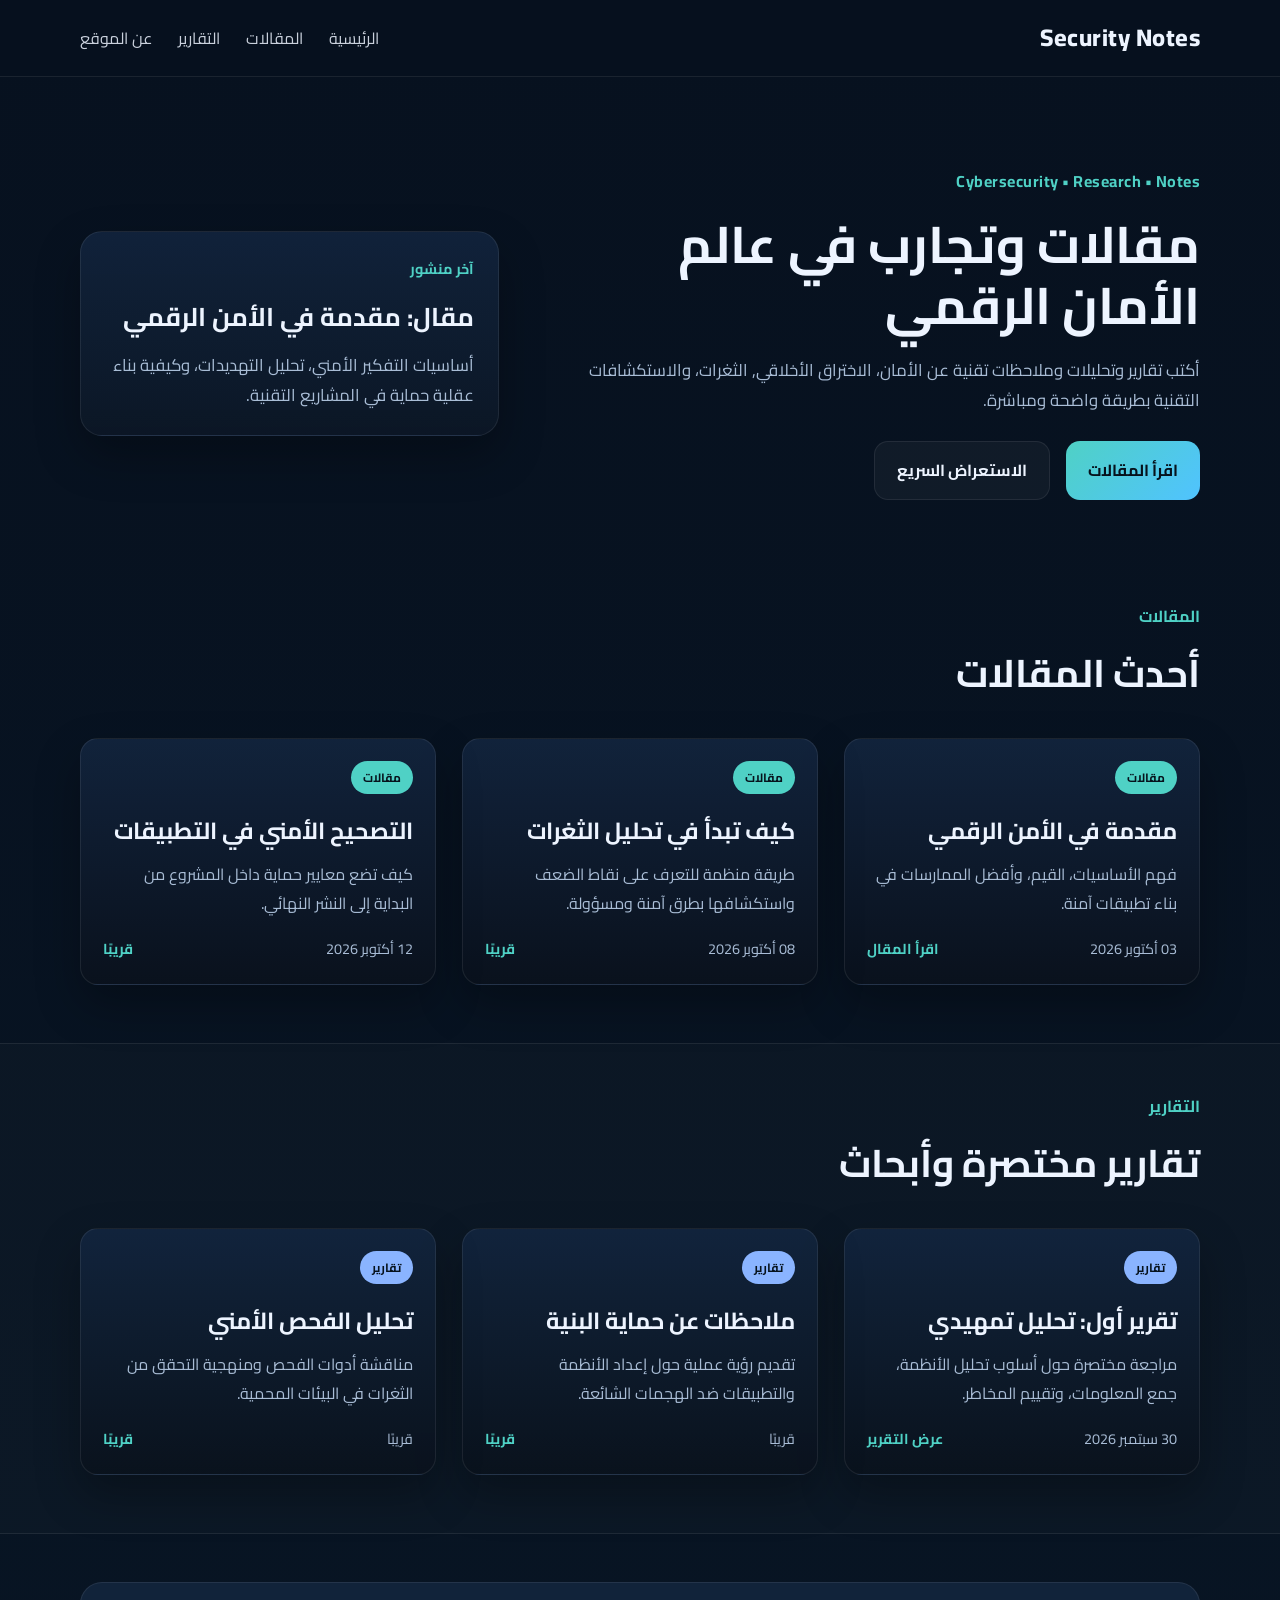
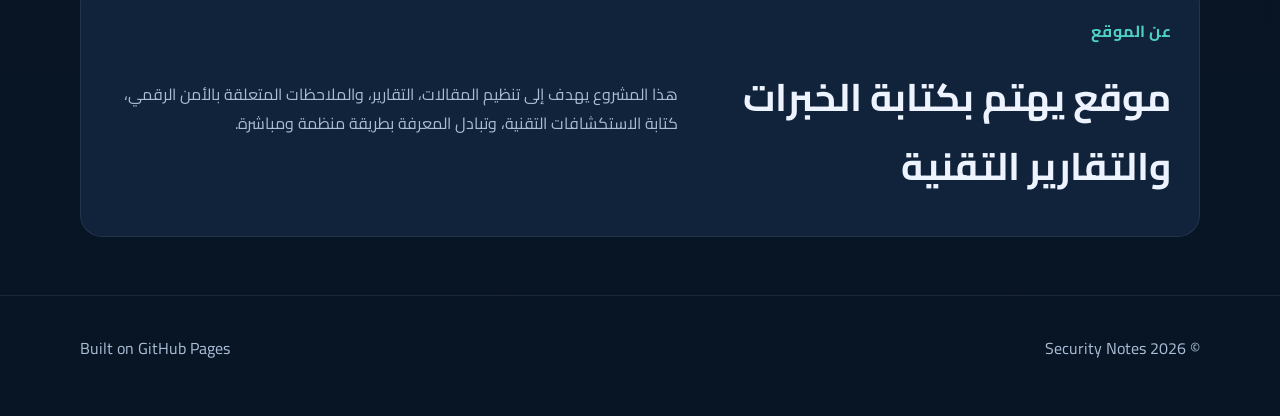
==== index.html @ 3910b341 "Initialize GitHub Pages website for articles and security reports." ====
<!DOCTYPE html>
<html lang="ar" dir="rtl">
  <head>
    <meta charset="UTF-8" />
    <meta name="viewport" content="width=device-width, initial-scale=1.0" />
    <meta
      name="description"
      content="موقع مقالات وتقارير أمنية - Security Notes"
    />
    <title>Security Notes</title>
    <link rel="preconnect" href="https://fonts.googleapis.com" />
    <link rel="preconnect" href="https://fonts.gstatic.com" crossorigin />
    <link href="https://fonts.googleapis.com/css2?family=Cairo:wght@400;600;700;800&display=swap" rel="stylesheet" />
    <link rel="stylesheet" href="styles.css" />
  </head>
  <body>
    <header class="site-header">
      <div class="container nav">
        <div class="brand">Security Notes</div>
        <nav class="nav-links">
          <a href="#home">الرئيسية</a>
          <a href="#articles">المقالات</a>
          <a href="#reports">التقارير</a>
          <a href="#about">عن الموقع</a>
        </nav>
      </div>
    </header>

    <main id="home">
      <section class="hero">
        <div class="container hero-content">
          <div class="hero-text">
            <span class="eyebrow">Cybersecurity • Research • Notes</span>
            <h1>مقالات وتجارب في عالم الأمان الرقمي</h1>
            <p>
              أكتب تقارير وتحليلات وملاحظات تقنية عن الأمان، الاختراق الأخلاقي,
              الثغرات، والاستكشافات التقنية بطريقة واضحة ومباشرة.
            </p>
            <div class="cta-row">
              <a href="#articles" class="btn primary">اقرأ المقالات</a>
              <a href="#reports" class="btn secondary">الاستعراض السريع</a>
            </div>
          </div>
          <div class="hero-panel">
            <div class="panel-box">
              <p class="meta">آخر منشور</p>
              <h3>مقال: مقدمة في الأمن الرقمي</h3>
              <p>
                أساسيات التفكير الأمني، تحليل التهديدات، وكيفية بناء عقلية
                حماية في المشاريع التقنية.
              </p>
            </div>
          </div>
        </div>
      </section>

      <section id="articles" class="section">
        <div class="container">
          <div class="section-title">
            <span>المقالات</span>
            <h2>أحدث المقالات</h2>
          </div>

          <div class="card-grid">
            <article class="post-card">
              <span class="tag">مقالات</span>
              <h3>مقدمة في الأمن الرقمي</h3>
              <p>
                فهم الأساسيات، القيم، وأفضل الممارسات في بناء تطبيقات آمنة.
              </p>
              <div class="meta-row">
                <span>03 أكتوبر 2026</span>
                <a href="articles/first-article.html">اقرأ المقال</a>
              </div>
            </article>

            <article class="post-card">
              <span class="tag">مقالات</span>
              <h3>كيف تبدأ في تحليل الثغرات</h3>
              <p>
                طريقة منظمة للتعرف على نقاط الضعف واستكشافها بطرق آمنة ومسؤولة.
              </p>
              <div class="meta-row">
                <span>08 أكتوبر 2026</span>
                <a href="#">قريبًا</a>
              </div>
            </article>

            <article class="post-card">
              <span class="tag">مقالات</span>
              <h3>التصحيح الأمني في التطبيقات</h3>
              <p>
                كيف تضع معايير حماية داخل المشروع من البداية إلى النشر النهائي.
              </p>
              <div class="meta-row">
                <span>12 أكتوبر 2026</span>
                <a href="#">قريبًا</a>
              </div>
            </article>
          </div>
        </div>
      </section>

      <section id="reports" class="section alt">
        <div class="container">
          <div class="section-title">
            <span>التقارير</span>
            <h2>تقارير مختصرة وأبحاث</h2>
          </div>

          <div class="card-grid">
            <article class="post-card">
              <span class="tag report">تقارير</span>
              <h3>تقرير أول: تحليل تمهيدي</h3>
              <p>
                مراجعة مختصرة حول أسلوب تحليل الأنظمة، جمع المعلومات، وتقييم المخاطر.
              </p>
              <div class="meta-row">
                <span>30 سبتمبر 2026</span>
                <a href="reports/security-report-01.html">عرض التقرير</a>
              </div>
            </article>

            <article class="post-card">
              <span class="tag report">تقارير</span>
              <h3>ملاحظات عن حماية البنية</h3>
              <p>
                تقديم رؤية عملية حول إعداد الأنظمة والتطبيقات ضد الهجمات الشائعة.
              </p>
              <div class="meta-row">
                <span>قريبًا</span>
                <a href="#">قريبًا</a>
              </div>
            </article>

            <article class="post-card">
              <span class="tag report">تقارير</span>
              <h3>تحليل الفحص الأمني</h3>
              <p>
                مناقشة أدوات الفحص ومنهجية التحقق من الثغرات في البيئات المحمية.
              </p>
              <div class="meta-row">
                <span>قريبًا</span>
                <a href="#">قريبًا</a>
              </div>
            </article>
          </div>
        </div>
      </section>

      <section id="about" class="section about">
        <div class="container about-box">
          <div>
            <span class="eyebrow">عن الموقع</span>
            <h2>موقع يهتم بكتابة الخبرات والتقارير التقنية</h2>
          </div>
          <p>
            هذا المشروع يهدف إلى تنظيم المقالات، التقارير، والملاحظات المتعلقة
            بالأمن الرقمي، كتابة الاستكشافات التقنية، وتبادل المعرفة بطريقة
            منظمة ومباشرة.
          </p>
        </div>
      </section>
    </main>

    <footer class="site-footer">
      <div class="container footer-inner">
        <p>© 2026 Security Notes</p>
        <p>Built on GitHub Pages</p>
      </div>
    </footer>
  </body>
</html>
---- styles.css ----
* {
  box-sizing: border-box;
}

:root {
  --bg: #07111f;
  --bg-alt: #0d1a2b;
  --panel: #12243d;
  --panel-soft: #18304d;
  --text: #edf4ff;
  --muted: #a9bdd6;
  --primary: #4fd1c5;
  --secondary: #7c9cff;
  --border: rgba(255, 255, 255, 0.08);
  --shadow: 0 20px 45px rgba(0, 0, 0, 0.28);
}

html {
  scroll-behavior: smooth;
}

body {
  margin: 0;
  font-family: "Cairo", sans-serif;
  background: linear-gradient(180deg, var(--bg) 0%, #081524 100%);
  color: var(--text);
  line-height: 1.8;
}

img {
  max-width: 100%;
}

.container {
  width: min(1120px, calc(100% - 32px));
  margin: 0 auto;
}

.site-header {
  position: sticky;
  top: 0;
  z-index: 10;
  backdrop-filter: blur(10px);
  background: rgba(7, 17, 31, 0.8);
  border-bottom: 1px solid var(--border);
}

.nav {
  display: flex;
  align-items: center;
  justify-content: space-between;
  min-height: 76px;
  gap: 24px;
}

.brand {
  font-size: 1.5rem;
  font-weight: 800;
  letter-spacing: 0.5px;
}

.nav-links {
  display: flex;
  gap: 26px;
  flex-wrap: wrap;
}

.nav-links a {
  color: var(--text);
  text-decoration: none;
  opacity: 0.85;
  transition: opacity 0.2s ease;
}

.nav-links a:hover {
  opacity: 1;
}

.hero {
  padding: 90px 0 54px;
}

.hero-content {
  display: grid;
  grid-template-columns: 1.4fr 0.9fr;
  align-items: center;
  gap: 48px;
}

.eyebrow {
  display: inline-block;
  margin-bottom: 18px;
  color: var(--primary);
  font-weight: 700;
  letter-spacing: 0.5px;
}

.hero h1 {
  font-size: clamp(2.3rem, 4vw, 4rem);
  line-height: 1.2;
  margin: 0 0 18px;
}

.hero p {
  color: var(--muted);
  font-size: 1.05rem;
  max-width: 620px;
}

.cta-row {
  display: flex;
  gap: 16px;
  flex-wrap: wrap;
  margin-top: 26px;
}

.btn {
  display: inline-flex;
  align-items: center;
  justify-content: center;
  padding: 14px 22px;
  border-radius: 14px;
  text-decoration: none;
  font-weight: 700;
  transition: transform 0.2s ease, opacity 0.2s ease;
}

.btn:hover {
  transform: translateY(-1px);
}

.btn.primary {
  background: linear-gradient(135deg, var(--primary), #50c3ff);
  color: #06121c;
}

.btn.secondary {
  background: rgba(255, 255, 255, 0.04);
  border: 1px solid var(--border);
  color: var(--text);
}

.hero-panel {
  display: flex;
  justify-content: center;
}

.panel-box {
  width: min(100%, 420px);
  background: linear-gradient(180deg, rgba(18, 36, 61, 0.9), rgba(12, 23, 38, 0.95));
  border: 1px solid var(--border);
  border-radius: 22px;
  padding: 24px;
  box-shadow: var(--shadow);
}

.panel-box .meta {
  color: var(--primary);
  margin: 0 0 12px;
  font-size: 0.9rem;
  font-weight: 700;
}

.panel-box h3 {
  margin: 0 0 10px;
  font-size: 1.6rem;
}

.panel-box p {
  margin: 0;
  color: var(--muted);
}

.section {
  padding: 48px 0 58px;
}

.section.alt {
  background: rgba(255, 255, 255, 0.015);
  border-top: 1px solid var(--border);
  border-bottom: 1px solid var(--border);
}

.section-title {
  margin-bottom: 30px;
}

.section-title span {
  display: inline-block;
  color: var(--primary);
  font-weight: 700;
  margin-bottom: 8px;
}

.section-title h2 {
  margin: 0;
  font-size: clamp(1.8rem, 3vw, 2.6rem);
}

.card-grid {
  display: grid;
  grid-template-columns: repeat(3, minmax(0, 1fr));
  gap: 26px;
}

.post-card {
  background: linear-gradient(180deg, rgba(18, 36, 61, 0.95), rgba(10, 18, 29, 0.96));
  border: 1px solid var(--border);
  border-radius: 18px;
  padding: 22px;
  box-shadow: var(--shadow);
}

.tag {
  display: inline-block;
  color: #06121c;
  background: var(--primary);
  padding: 6px 12px;
  border-radius: 999px;
  font-size: 0.75rem;
  font-weight: 700;
}

.tag.report {
  background: #8ab4ff;
}

.post-card h3 {
  margin: 16px 0 8px;
  font-size: 1.45rem;
}

.post-card p {
  margin: 0;
  color: var(--muted);
}

.meta-row {
  margin-top: 18px;
  display: flex;
  align-items: center;
  justify-content: space-between;
  gap: 12px;
  font-size: 0.9rem;
  color: var(--muted);
}

.meta-row a {
  color: var(--primary);
  text-decoration: none;
  font-weight: 700;
}

.about-box {
  display: grid;
  grid-template-columns: 0.9fr 1.1fr;
  gap: 28px;
  align-items: center;
  background: rgba(18, 36, 61, 0.95);
  border: 1px solid var(--border);
  border-radius: 22px;
  padding: 34px 28px;
}

.about-box h2 {
  margin: 0;
  font-size: clamp(1.7rem, 3vw, 2.5rem);
}

.about-box p {
  margin: 0;
  color: var(--muted);
}

.site-footer {
  border-top: 1px solid var(--border);
  padding: 22px 0 38px;
}

.footer-inner {
  display: flex;
  justify-content: space-between;
  gap: 16px;
  flex-wrap: wrap;
  color: var(--muted);
}

.article-page,
.report-page {
  padding: 80px 0 60px;
}

.article-shell,
.report-shell {
  max-width: 900px;
  margin: 0 auto;
  background: rgba(18, 36, 61, 0.95);
  border: 1px solid var(--border);
  border-radius: 24px;
  box-shadow: var(--shadow);
  padding: 32px 28px;
}

.article-shell h1,
.report-shell h1 {
  margin: 0 0 8px;
  font-size: clamp(2rem, 4vw, 3.1rem);
}

.article-shell .article-meta,
.report-shell .article-meta {
  color: var(--muted);
  margin-bottom: 26px;
}

.article-shell h2,
.report-shell h2 {
  font-size: 1.5rem;
  margin-top: 30px;
  margin-bottom: 12px;
}

.article-shell p,
.report-shell p,
.article-shell li,
.report-shell li {
  color: #dfeaf8;
}

.article-shell ul,
.report-shell ul,
.article-shell ol,
.report-shell ol {
  padding-right: 22px;
}

.back-link {
  display: inline-block;
  margin-bottom: 18px;
  color: var(--primary);
  text-decoration: none;
  font-weight: 700;
}

@media (max-width: 900px) {
  .hero-content,
  .about-box,
  .card-grid {
    grid-template-columns: 1fr;
  }

  .hero {
    padding-top: 62px;
  }
}

@media (max-width: 560px) {
  .nav {
    flex-direction: column;
    justify-content: center;
    align-items: flex-start;
    padding: 18px 0;
  }

  .nav-links {
    gap: 14px;
  }

  .hero h1 {
    font-size: 2.4rem;
  }

  .article-shell,
  .report-shell {
    padding: 24px 18px;
  }
}
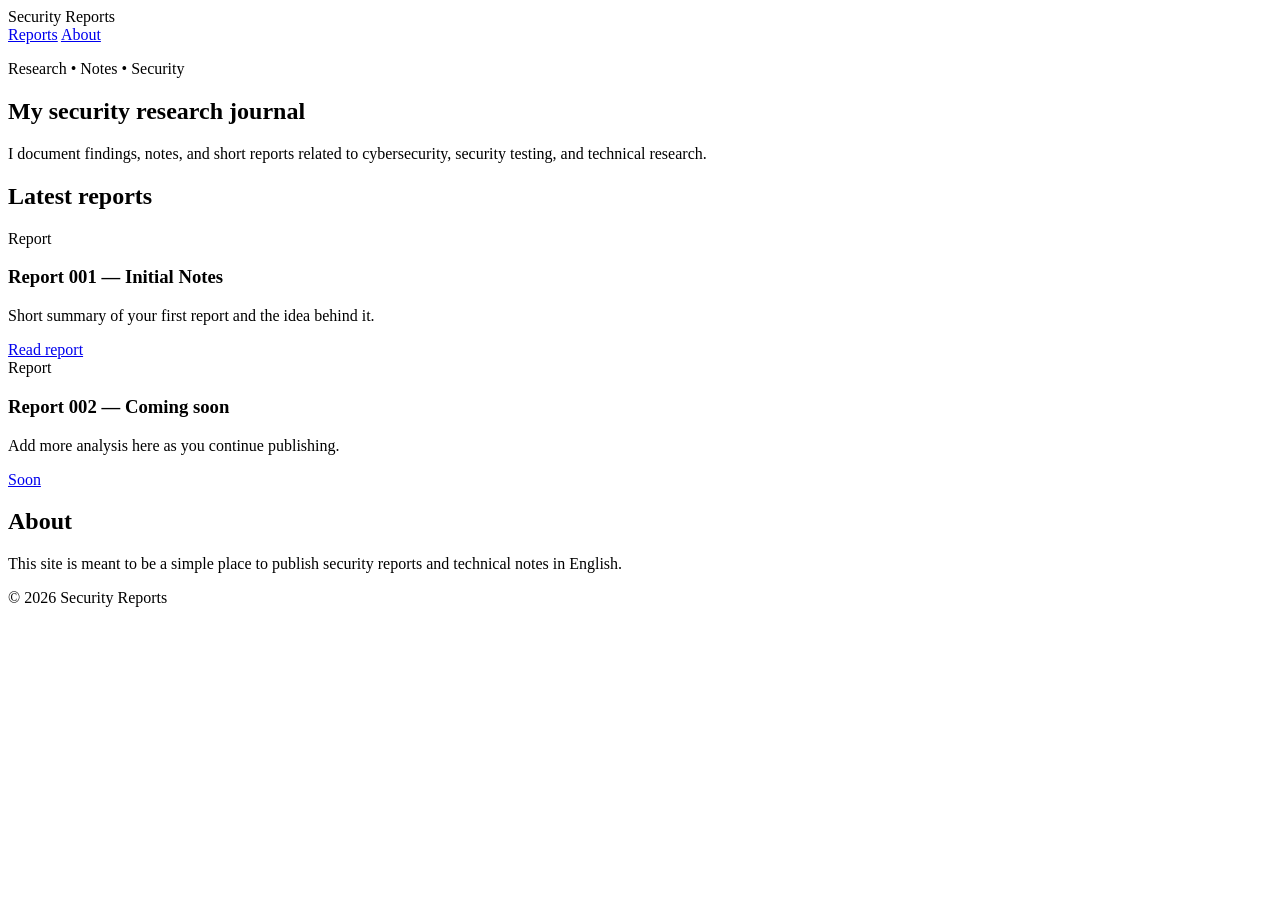
==== commit d1000b86: "Convert site to simple English-only layout" ====
--- a/index.html
+++ b/index.html
@@ -1,172 +1,66 @@
 <!DOCTYPE html>
-<html lang="ar" dir="rtl">
+<html lang="en">
   <head>
     <meta charset="UTF-8" />
     <meta name="viewport" content="width=device-width, initial-scale=1.0" />
+    <title>Security Reports</title>
     <meta
       name="description"
-      content="موقع مقالات وتقارير أمنية - Security Notes"
+      content="Simple security reports and research notes website."
     />
-    <title>Security Notes</title>
-    <link rel="preconnect" href="https://fonts.googleapis.com" />
-    <link rel="preconnect" href="https://fonts.gstatic.com" crossorigin />
-    <link href="https://fonts.googleapis.com/css2?family=Cairo:wght@400;600;700;800&display=swap" rel="stylesheet" />
-    <link rel="stylesheet" href="styles.css" />
+    <link rel="stylesheet" href="style.css" />
   </head>
   <body>
-    <header class="site-header">
+    <header class="topbar">
       <div class="container nav">
-        <div class="brand">Security Notes</div>
-        <nav class="nav-links">
-          <a href="#home">الرئيسية</a>
-          <a href="#articles">المقالات</a>
-          <a href="#reports">التقارير</a>
-          <a href="#about">عن الموقع</a>
+        <div class="brand">Security Reports</div>
+        <nav>
+          <a href="#reports">Reports</a>
+          <a href="#about">About</a>
         </nav>
       </div>
     </header>
 
-    <main id="home">
-      <section class="hero">
-        <div class="container hero-content">
-          <div class="hero-text">
-            <span class="eyebrow">Cybersecurity • Research • Notes</span>
-            <h1>مقالات وتجارب في عالم الأمان الرقمي</h1>
-            <p>
-              أكتب تقارير وتحليلات وملاحظات تقنية عن الأمان، الاختراق الأخلاقي,
-              الثغرات، والاستكشافات التقنية بطريقة واضحة ومباشرة.
-            </p>
-            <div class="cta-row">
-              <a href="#articles" class="btn primary">اقرأ المقالات</a>
-              <a href="#reports" class="btn secondary">الاستعراض السريع</a>
-            </div>
-          </div>
-          <div class="hero-panel">
-            <div class="panel-box">
-              <p class="meta">آخر منشور</p>
-              <h3>مقال: مقدمة في الأمن الرقمي</h3>
-              <p>
-                أساسيات التفكير الأمني، تحليل التهديدات، وكيفية بناء عقلية
-                حماية في المشاريع التقنية.
-              </p>
-            </div>
-          </div>
+    <main>
+      <section class="hero container">
+        <p class="eyebrow">Research • Notes • Security</p>
+        <h1>My security research journal</h1>
+        <p class="lead">
+          I document findings, notes, and short reports related to cybersecurity,
+          security testing, and technical research.
+        </p>
+      </section>
+
+      <section id="reports" class="container section">
+        <h2>Latest reports</h2>
+
+        <div class="report-card">
+          <span class="tag">Report</span>
+          <h3>Report 001 — Initial Notes</h3>
+          <p>Short summary of your first report and the idea behind it.</p>
+          <a href="reports/report-001.html">Read report</a>
+        </div>
+
+        <div class="report-card">
+          <span class="tag">Report</span>
+          <h3>Report 002 — Coming soon</h3>
+          <p>Add more analysis here as you continue publishing.</p>
+          <a href="#">Soon</a>
         </div>
       </section>
 
-      <section id="articles" class="section">
-        <div class="container">
-          <div class="section-title">
-            <span>المقالات</span>
-            <h2>أحدث المقالات</h2>
-          </div>
-
-          <div class="card-grid">
-            <article class="post-card">
-              <span class="tag">مقالات</span>
-              <h3>مقدمة في الأمن الرقمي</h3>
-              <p>
-                فهم الأساسيات، القيم، وأفضل الممارسات في بناء تطبيقات آمنة.
-              </p>
-              <div class="meta-row">
-                <span>03 أكتوبر 2026</span>
-                <a href="articles/first-article.html">اقرأ المقال</a>
-              </div>
-            </article>
-
-            <article class="post-card">
-              <span class="tag">مقالات</span>
-              <h3>كيف تبدأ في تحليل الثغرات</h3>
-              <p>
-                طريقة منظمة للتعرف على نقاط الضعف واستكشافها بطرق آمنة ومسؤولة.
-              </p>
-              <div class="meta-row">
-                <span>08 أكتوبر 2026</span>
-                <a href="#">قريبًا</a>
-              </div>
-            </article>
-
-            <article class="post-card">
-              <span class="tag">مقالات</span>
-              <h3>التصحيح الأمني في التطبيقات</h3>
-              <p>
-                كيف تضع معايير حماية داخل المشروع من البداية إلى النشر النهائي.
-              </p>
-              <div class="meta-row">
-                <span>12 أكتوبر 2026</span>
-                <a href="#">قريبًا</a>
-              </div>
-            </article>
-          </div>
-        </div>
-      </section>
-
-      <section id="reports" class="section alt">
-        <div class="container">
-          <div class="section-title">
-            <span>التقارير</span>
-            <h2>تقارير مختصرة وأبحاث</h2>
-          </div>
-
-          <div class="card-grid">
-            <article class="post-card">
-              <span class="tag report">تقارير</span>
-              <h3>تقرير أول: تحليل تمهيدي</h3>
-              <p>
-                مراجعة مختصرة حول أسلوب تحليل الأنظمة، جمع المعلومات، وتقييم المخاطر.
-              </p>
-              <div class="meta-row">
-                <span>30 سبتمبر 2026</span>
-                <a href="reports/security-report-01.html">عرض التقرير</a>
-              </div>
-            </article>
-
-            <article class="post-card">
-              <span class="tag report">تقارير</span>
-              <h3>ملاحظات عن حماية البنية</h3>
-              <p>
-                تقديم رؤية عملية حول إعداد الأنظمة والتطبيقات ضد الهجمات الشائعة.
-              </p>
-              <div class="meta-row">
-                <span>قريبًا</span>
-                <a href="#">قريبًا</a>
-              </div>
-            </article>
-
-            <article class="post-card">
-              <span class="tag report">تقارير</span>
-              <h3>تحليل الفحص الأمني</h3>
-              <p>
-                مناقشة أدوات الفحص ومنهجية التحقق من الثغرات في البيئات المحمية.
-              </p>
-              <div class="meta-row">
-                <span>قريبًا</span>
-                <a href="#">قريبًا</a>
-              </div>
-            </article>
-          </div>
-        </div>
-      </section>
-
-      <section id="about" class="section about">
-        <div class="container about-box">
-          <div>
-            <span class="eyebrow">عن الموقع</span>
-            <h2>موقع يهتم بكتابة الخبرات والتقارير التقنية</h2>
-          </div>
-          <p>
-            هذا المشروع يهدف إلى تنظيم المقالات، التقارير، والملاحظات المتعلقة
-            بالأمن الرقمي، كتابة الاستكشافات التقنية، وتبادل المعرفة بطريقة
-            منظمة ومباشرة.
-          </p>
-        </div>
+      <section id="about" class="container section about">
+        <h2>About</h2>
+        <p>
+          This site is meant to be a simple place to publish security reports and
+          technical notes in English.
+        </p>
       </section>
     </main>
 
     <footer class="site-footer">
-      <div class="container footer-inner">
-        <p>© 2026 Security Notes</p>
-        <p>Built on GitHub Pages</p>
+      <div class="container">
+        <p>© 2026 Security Reports</p>
       </div>
     </footer>
   </body>
